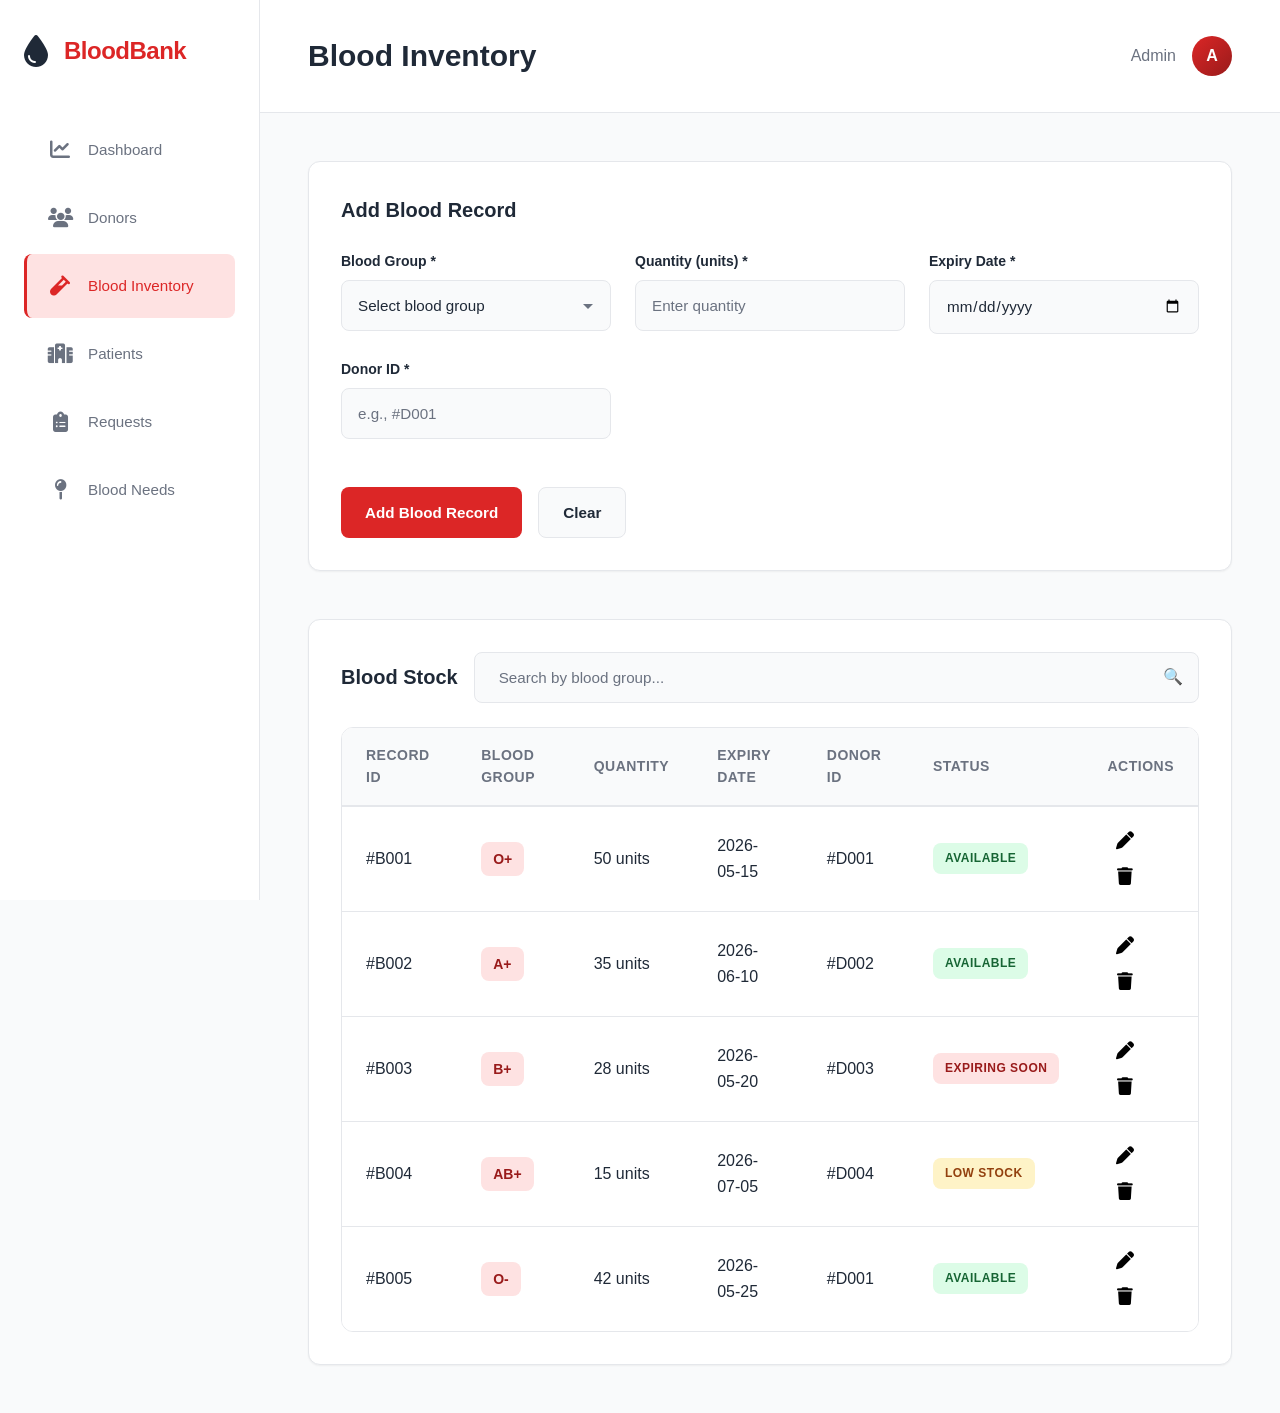
==== blood-inventory.html @ 57b19b27 "Add Blood Bank project files" ====
<!DOCTYPE html>
<html lang="en">
<head>
    <meta charset="UTF-8">
    <meta name="viewport" content="width=device-width, initial-scale=1.0">
    <title>Blood Inventory - Blood Bank</title>
    <link rel="stylesheet" href="https://cdnjs.cloudflare.com/ajax/libs/font-awesome/6.4.0/css/all.min.css">
    <link rel="stylesheet" href="css/style.css">
</head>
<body>
    <div class="container">
        <!-- Sidebar Navigation -->
        <aside class="sidebar">
            <div class="logo">
                <div class="logo-icon"><i class="fas fa-droplet"></i></div>
                <h1>BloodBank</h1>
            </div>
            <nav class="nav-menu">
                <a href="index.html" class="nav-item">
                    <span class="nav-icon"><i class="fas fa-chart-line"></i></span>
                    <span class="nav-text">Dashboard</span>
                </a>
                <a href="donors.html" class="nav-item">
                    <span class="nav-icon"><i class="fas fa-users"></i></span>
                    <span class="nav-text">Donors</span>
                </a>
                <a href="blood-inventory.html" class="nav-item active">
                    <span class="nav-icon"><i class="fas fa-vial"></i></span>
                    <span class="nav-text">Blood Inventory</span>
                </a>
                <a href="patients.html" class="nav-item">
                    <span class="nav-icon"><i class="fas fa-hospital"></i></span>
                    <span class="nav-text">Patients</span>
                </a>
                <a href="requests.html" class="nav-item">
                    <span class="nav-icon"><i class="fas fa-clipboard-list"></i></span>
                    <span class="nav-text">Requests</span>
                </a>
                <a href="blood-needs.html" class="nav-item">
                    <span class="nav-icon"><i class="fas fa-map-pin"></i></span>
                    <span class="nav-text">Blood Needs</span>
                </a>
            </nav>
        </aside>

        <!-- Main Content -->
        <main class="main-content">
            <!-- Header -->
            <header class="header">
                <h2>Blood Inventory</h2>
                <div class="user-section">
                    <span class="user-name">Admin</span>
                    <div class="user-avatar">A</div>
                </div>
            </header>

            <!-- Blood Inventory Content -->
            <section class="page-section">
                <!-- Add Blood Record Form -->
                <div class="card">
                    <h3>Add Blood Record</h3>
                    <form class="form" id="bloodForm">
                        <div class="form-grid">
                            <div class="form-group">
                                <label for="bloodGroup">Blood Group *</label>
                                <select id="bloodGroup" name="bloodGroup" required>
                                    <option value="">Select blood group</option>
                                    <option value="O+">O+</option>
                                    <option value="O-">O-</option>
                                    <option value="A+">A+</option>
                                    <option value="A-">A-</option>
                                    <option value="B+">B+</option>
                                    <option value="B-">B-</option>
                                    <option value="AB+">AB+</option>
                                    <option value="AB-">AB-</option>
                                </select>
                            </div>
                            <div class="form-group">
                                <label for="quantity">Quantity (units) *</label>
                                <input type="number" id="quantity" name="quantity" placeholder="Enter quantity" min="1" required>
                            </div>
                            <div class="form-group">
                                <label for="expiryDate">Expiry Date *</label>
                                <input type="date" id="expiryDate" name="expiryDate" required>
                            </div>
                            <div class="form-group">
                                <label for="donorId">Donor ID *</label>
                                <input type="text" id="donorId" name="donorId" placeholder="e.g., #D001" required>
                            </div>
                        </div>
                        <div class="form-actions">
                            <button type="submit" class="btn btn-primary">Add Blood Record</button>
                            <button type="reset" class="btn btn-secondary">Clear</button>
                        </div>
                    </form>
                </div>

                <!-- Blood Stock Table -->
                <div class="card">
                    <div class="card-header">
                        <h3>Blood Stock</h3>
                        <div class="search-box">
                            <input type="text" id="bloodSearch" placeholder="Search by blood group..." class="search-input">
                            <span class="search-icon">🔍</span>
                        </div>
                    </div>
                    <div class="table-responsive">
                        <table class="table">
                            <thead>
                                <tr>
                                    <th>Record ID</th>
                                    <th>Blood Group</th>
                                    <th>Quantity</th>
                                    <th>Expiry Date</th>
                                    <th>Donor ID</th>
                                    <th>Status</th>
                                    <th>Actions</th>
                                </tr>
                            </thead>
                            <tbody id="bloodTableBody">
                                <tr>
                                    <td>#B001</td>
                                    <td><span class="blood-badge">O+</span></td>
                                    <td>50 units</td>
                                    <td>2026-05-15</td>
                                    <td>#D001</td>
                                    <td><span class="status-badge approved">Available</span></td>
                                    <td>
                                        <button class="btn-icon edit" title="Edit"><i class="fas fa-pen"></i></button>
                                        <button class="btn-icon delete" title="Delete" onclick="deleteRow(this)"><i class="fas fa-trash"></i></button>
                                    </td>
                                </tr>
                                <tr>
                                    <td>#B002</td>
                                    <td><span class="blood-badge">A+</span></td>
                                    <td>35 units</td>
                                    <td>2026-06-10</td>
                                    <td>#D002</td>
                                    <td><span class="status-badge approved">Available</span></td>
                                    <td>
                                        <button class="btn-icon edit" title="Edit"><i class="fas fa-pen"></i></button>
                                        <button class="btn-icon delete" title="Delete" onclick="deleteRow(this)"><i class="fas fa-trash"></i></button>
                                    </td>
                                </tr>
                                <tr>
                                    <td>#B003</td>
                                    <td><span class="blood-badge">B+</span></td>
                                    <td>28 units</td>
                                    <td>2026-05-20</td>
                                    <td>#D003</td>
                                    <td><span class="status-badge urgent">Expiring Soon</span></td>
                                    <td>
                                        <button class="btn-icon edit" title="Edit"><i class="fas fa-pen"></i></button>
                                        <button class="btn-icon delete" title="Delete" onclick="deleteRow(this)"><i class="fas fa-trash"></i></button>
                                    </td>
                                </tr>
                                <tr>
                                    <td>#B004</td>
                                    <td><span class="blood-badge">AB+</span></td>
                                    <td>15 units</td>
                                    <td>2026-07-05</td>
                                    <td>#D004</td>
                                    <td><span class="status-badge pending">Low Stock</span></td>
                                    <td>
                                        <button class="btn-icon edit" title="Edit"><i class="fas fa-pen"></i></button>
                                        <button class="btn-icon delete" title="Delete" onclick="deleteRow(this)"><i class="fas fa-trash"></i></button>
                                    </td>
                                </tr>
                                <tr>
                                    <td>#B005</td>
                                    <td><span class="blood-badge">O-</span></td>
                                    <td>42 units</td>
                                    <td>2026-05-25</td>
                                    <td>#D001</td>
                                    <td><span class="status-badge approved">Available</span></td>
                                    <td>
                                        <button class="btn-icon edit" title="Edit"><i class="fas fa-pen"></i></button>
                                        <button class="btn-icon delete" title="Delete" onclick="deleteRow(this)"><i class="fas fa-trash"></i></button>
                                    </td>
                                </tr>
                            </tbody>
                        </table>
                    </div>
                </div>
            </section>
        </main>
    </div>

    <script src="js/main.js"></script>
</body>
</html>
---- css/style.css ----
/* ============================================================================
   BLOOD BANK MANAGEMENT SYSTEM - MODERN MINIMALISTIC DESIGN
   ============================================================================ */

/* ============================================================================
   1. VARIABLES & ROOT STYLES
   ============================================================================ */

:root {
    --color-primary: #dc2626;
    --color-primary-light: #fee2e2;
    --color-primary-dark: #991b1b;
    --color-secondary: #6b7280;
    --color-background: #f9fafb;
    --color-surface: #ffffff;
    --color-border: #e5e7eb;
    --color-text: #1f2937;
    --color-text-light: #6b7280;
    --color-success: #10b981;
    --color-warning: #f59e0b;
    --color-danger: #ef4444;
    --color-info: #3b82f6;
    
    --shadow-sm: 0 1px 2px 0 rgba(0, 0, 0, 0.05);
    --shadow-md: 0 4px 6px -1px rgba(0, 0, 0, 0.1);
    --shadow-lg: 0 10px 15px -3px rgba(0, 0, 0, 0.1);
    
    --spacing-xs: 0.25rem;
    --spacing-sm: 0.5rem;
    --spacing-md: 1rem;
    --spacing-lg: 1.5rem;
    --spacing-xl: 2rem;
    --spacing-2xl: 3rem;
    
    --radius-sm: 0.375rem;
    --radius-md: 0.5rem;
    --radius-lg: 0.75rem;
    
    --transition: all 0.3s ease;
}

/* ============================================================================
   2. GLOBAL STYLES
   ============================================================================ */

* {
    margin: 0;
    padding: 0;
    box-sizing: border-box;
}

html {
    scroll-behavior: smooth;
}

body {
    font-family: -apple-system, BlinkMacSystemFont, 'Segoe UI', 'Roboto', 'Oxygen',
        'Ubuntu', 'Cantarell', 'Fira Sans', 'Droid Sans', 'Helvetica Neue', sans-serif;
    background-color: var(--color-background);
    color: var(--color-text);
    line-height: 1.6;
    font-size: 16px;
    -webkit-font-smoothing: antialiased;
    -moz-osx-font-smoothing: grayscale;
}

/* ============================================================================
   3. LAYOUT STRUCTURE
   ============================================================================ */

.container {
    display: grid;
    grid-template-columns: 260px 1fr;
    min-height: 100vh;
}

.sidebar {
    background-color: var(--color-surface);
    border-right: 1px solid var(--color-border);
    padding: var(--spacing-xl) var(--spacing-lg);
    position: fixed;
    left: 0;
    top: 0;
    width: 260px;
    height: 100vh;
    overflow-y: auto;
    z-index: 1000;
}

.main-content {
    grid-column: 2;
    display: flex;
    flex-direction: column;
}

/* ============================================================================
   4. SIDEBAR & NAVIGATION
   ============================================================================ */

.logo {
    display: flex;
    align-items: center;
    gap: var(--spacing-md);
    margin-bottom: var(--spacing-2xl);
    cursor: pointer;
    transition: var(--transition);
}

.logo-icon {
    font-size: 2rem;
    line-height: 1;
}

.logo h1 {
    font-size: 1.5rem;
    font-weight: 700;
    color: var(--color-primary);
    letter-spacing: -0.5px;
}

.nav-menu {
    display: flex;
    flex-direction: column;
    gap: var(--spacing-xs);
}

.nav-item {
    display: flex;
    align-items: center;
    gap: var(--spacing-md);
    padding: var(--spacing-md) var(--spacing-lg);
    border-radius: var(--radius-md);
    color: var(--color-text-light);
    text-decoration: none;
    transition: var(--transition);
    font-size: 0.95rem;
    font-weight: 500;
}

.nav-item:hover {
    color: var(--color-primary);
    background-color: var(--color-primary-light);
}

.nav-item.active {
    color: var(--color-primary);
    background-color: var(--color-primary-light);
    border-left: 3px solid var(--color-primary);
    padding-left: calc(var(--spacing-lg) - 3px);
}

.nav-icon {
    font-size: 1.25rem;
    width: 1.5rem;
    text-align: center;
}

.nav-text {
    flex: 1;
}

/* ============================================================================
   5. HEADER SECTION
   ============================================================================ */

.header {
    display: flex;
    justify-content: space-between;
    align-items: center;
    padding: var(--spacing-xl) var(--spacing-2xl);
    background-color: var(--color-surface);
    border-bottom: 1px solid var(--color-border);
    position: sticky;
    top: 0;
    z-index: 100;
}

.header h2 {
    font-size: 1.875rem;
    font-weight: 700;
    color: var(--color-text);
}

.user-section {
    display: flex;
    align-items: center;
    gap: var(--spacing-md);
}

.user-name {
    color: var(--color-text-light);
    font-weight: 500;
}

.user-avatar {
    width: 40px;
    height: 40px;
    border-radius: 50%;
    background: linear-gradient(135deg, var(--color-primary), var(--color-primary-dark));
    color: white;
    display: flex;
    align-items: center;
    justify-content: center;
    font-weight: 700;
    cursor: pointer;
    transition: var(--transition);
}

.user-avatar:hover {
    transform: scale(1.05);
    box-shadow: var(--shadow-md);
}

/* ============================================================================
   6. PAGE SECTIONS & CARDS
   ============================================================================ */

.page-section {
    padding: var(--spacing-2xl);
    display: flex;
    flex-direction: column;
    gap: var(--spacing-2xl);
    flex: 1;
}

.dashboard {
    padding: var(--spacing-2xl);
    display: flex;
    flex-direction: column;
    gap: var(--spacing-2xl);
    flex: 1;
}

.card {
    background-color: var(--color-surface);
    border: 1px solid var(--color-border);
    border-radius: var(--radius-lg);
    padding: var(--spacing-xl);
    box-shadow: var(--shadow-sm);
    transition: var(--transition);
}

.card:hover {
    box-shadow: var(--shadow-md);
}

.card h3 {
    font-size: 1.25rem;
    margin-bottom: var(--spacing-lg);
    color: var(--color-text);
}

.card-header {
    display: flex;
    justify-content: space-between;
    align-items: center;
    margin-bottom: var(--spacing-lg);
    flex-wrap: wrap;
    gap: var(--spacing-md);
}

.card-header h3 {
    margin: 0;
}

/* ============================================================================
   7. DASHBOARD STATS
   ============================================================================ */

.stats-grid {
    display: grid;
    grid-template-columns: repeat(auto-fit, minmax(250px, 1fr));
    gap: var(--spacing-lg);
    margin-bottom: var(--spacing-2xl);
}

.stat-card {
    background-color: var(--color-surface);
    border: 1px solid var(--color-border);
    border-radius: var(--radius-lg);
    padding: var(--spacing-lg);
    display: flex;
    gap: var(--spacing-lg);
    align-items: flex-start;
    box-shadow: var(--shadow-sm);
    transition: var(--transition);
}

.stat-card:hover {
    box-shadow: var(--shadow-md);
    transform: translateY(-2px);
}

.stat-icon {
    width: 60px;
    height: 60px;
    border-radius: var(--radius-lg);
    display: flex;
    align-items: center;
    justify-content: center;
    font-size: 1.75rem;
    flex-shrink: 0;
}

.stat-content {
    flex: 1;
}

.stat-content h4 {
    font-size: 0.875rem;
    color: var(--color-text-light);
    text-transform: uppercase;
    letter-spacing: 0.5px;
    margin-bottom: var(--spacing-sm);
    font-weight: 600;
}

.stat-number {
    font-size: 2rem;
    font-weight: 700;
    color: var(--color-text);
    margin-bottom: var(--spacing-xs);
}

.stat-change {
    font-size: 0.875rem;
    color: var(--color-success);
}

/* ============================================================================
   8. DASHBOARD GRID & BLOOD STOCK
   ============================================================================ */

.dashboard-grid {
    display: grid;
    grid-template-columns: repeat(auto-fit, minmax(300px, 1fr));
    gap: var(--spacing-2xl);
}

.blood-stock-list {
    display: flex;
    flex-direction: column;
    gap: var(--spacing-lg);
}

.blood-item {
    display: grid;
    grid-template-columns: 60px 1fr 100px;
    align-items: center;
    gap: var(--spacing-md);
}

.blood-group {
    font-weight: 700;
    color: var(--color-primary);
    font-size: 1.25rem;
    text-align: center;
}

.blood-bar {
    height: 8px;
    background-color: var(--color-border);
    border-radius: 10px;
    overflow: hidden;
}

.blood-fill {
    height: 100%;
    background: linear-gradient(90deg, var(--color-primary), var(--color-primary-dark));
    border-radius: 10px;
    transition: var(--transition);
}

.blood-qty {
    font-size: 0.875rem;
    color: var(--color-text-light);
    text-align: right;
}

/* ============================================================================
   9. RECENT ITEMS LIST
   ============================================================================ */

.recent-list {
    display: flex;
    flex-direction: column;
    gap: var(--spacing-md);
}

.recent-item {
    display: flex;
    justify-content: space-between;
    align-items: center;
    padding: var(--spacing-md);
    background-color: var(--color-background);
    border-radius: var(--radius-md);
    transition: var(--transition);
}

.recent-item:hover {
    background-color: #f3f4f6;
}

.recent-info {
    flex: 1;
}

.recent-title {
    font-size: 0.95rem;
    font-weight: 600;
    color: var(--color-text);
    margin-bottom: var(--spacing-xs);
}

.recent-meta {
    font-size: 0.875rem;
    color: var(--color-text-light);
}

/* ============================================================================
   10. STATUS BADGES
   ============================================================================ */

.status-badge {
    display: inline-block;
    padding: 0.375rem 0.75rem;
    border-radius: var(--radius-md);
    font-size: 0.75rem;
    font-weight: 600;
    text-transform: uppercase;
    letter-spacing: 0.5px;
    white-space: nowrap;
}

.status-badge.urgent {
    background-color: #fee2e2;
    color: #991b1b;
}

.status-badge.pending {
    background-color: #fef3c7;
    color: #92400e;
}

.status-badge.approved {
    background-color: #dcfce7;
    color: #166534;
}

.status-badge.completed {
    background-color: #cffafe;
    color: #164e63;
}

.blood-badge {
    display: inline-block;
    padding: 0.375rem 0.75rem;
    border-radius: var(--radius-md);
    background-color: var(--color-primary-light);
    color: var(--color-primary-dark);
    font-weight: 700;
    font-size: 0.875rem;
}

/* ============================================================================
   11. FORMS & INPUTS
   ============================================================================ */

.form {
    display: flex;
    flex-direction: column;
}

.form-grid {
    display: grid;
    grid-template-columns: repeat(auto-fit, minmax(250px, 1fr));
    gap: var(--spacing-lg);
    margin-bottom: var(--spacing-lg);
}

.form-group {
    display: flex;
    flex-direction: column;
}

.form-group.form-full {
    grid-column: 1 / -1;
}

.form-group label {
    font-size: 0.875rem;
    font-weight: 600;
    color: var(--color-text);
    margin-bottom: var(--spacing-sm);
    display: block;
}

.form-group input,
.form-group select,
.form-group textarea {
    padding: var(--spacing-md);
    border: 1px solid var(--color-border);
    border-radius: var(--radius-md);
    font-size: 0.95rem;
    font-family: inherit;
    background-color: var(--color-background);
    color: var(--color-text);
    transition: var(--transition);
}

.form-group input:focus,
.form-group select:focus,
.form-group textarea:focus {
    outline: none;
    border-color: var(--color-primary);
    background-color: var(--color-surface);
    box-shadow: 0 0 0 3px var(--color-primary-light);
}

.form-group input::placeholder {
    color: var(--color-text-light);
}

.form-group select {
    cursor: pointer;
    appearance: none;
    background-image: url("data:image/svg+xml,%3Csvg xmlns='http://www.w3.org/2000/svg' width='12' height='12' viewBox='0 0 12 12'%3E%3Cpath fill='%236b7280' d='M6 9L1 4h10z'/%3E%3C/svg%3E");
    background-repeat: no-repeat;
    background-position: right var(--spacing-md) center;
    padding-right: 2.5rem;
}

.form-actions {
    display: flex;
    gap: var(--spacing-md);
    margin-top: var(--spacing-lg);
}

/* ============================================================================
   12. BUTTONS
   ============================================================================ */

.btn {
    padding: var(--spacing-md) var(--spacing-lg);
    border: none;
    border-radius: var(--radius-md);
    font-size: 0.95rem;
    font-weight: 600;
    cursor: pointer;
    transition: var(--transition);
    display: inline-flex;
    align-items: center;
    justify-content: center;
    gap: var(--spacing-sm);
    min-height: 44px;
    white-space: nowrap;
}

.btn-primary {
    background-color: var(--color-primary);
    color: white;
}

.btn-primary:hover {
    background-color: var(--color-primary-dark);
    box-shadow: var(--shadow-md);
    transform: translateY(-1px);
}

.btn-primary:active {
    transform: translateY(0);
}

.btn-secondary {
    background-color: var(--color-background);
    color: var(--color-text);
    border: 1px solid var(--color-border);
}

.btn-secondary:hover {
    background-color: #f3f4f6;
    border-color: var(--color-text-light);
}

.btn-icon {
    width: 36px;
    height: 36px;
    padding: 0;
    border: none;
    border-radius: var(--radius-md);
    background-color: transparent;
    font-size: 1.125rem;
    cursor: pointer;
    transition: var(--transition);
    display: flex;
    align-items: center;
    justify-content: center;
}

.btn-icon.edit:hover {
    background-color: #dbeafe;
}

.btn-icon.delete:hover {
    background-color: var(--color-primary-light);
}

/* ============================================================================
   13. SEARCH BOX
   ============================================================================ */

.search-box {
    position: relative;
    flex: 1;
    min-width: 200px;
}

.search-input {
    width: 100%;
    padding: var(--spacing-md) var(--spacing-md) var(--spacing-md) var(--spacing-lg);
    border: 1px solid var(--color-border);
    border-radius: var(--radius-md);
    font-size: 0.95rem;
    background-color: var(--color-background);
    color: var(--color-text);
    transition: var(--transition);
}

.search-input:focus {
    outline: none;
    border-color: var(--color-primary);
    background-color: var(--color-surface);
    box-shadow: 0 0 0 3px var(--color-primary-light);
}

.search-input::placeholder {
    color: var(--color-text-light);
}

.search-icon {
    position: absolute;
    right: var(--spacing-md);
    top: 50%;
    transform: translateY(-50%);
    color: var(--color-text-light);
    pointer-events: none;
}

/* ============================================================================
   14. TABLES
   ============================================================================ */

.table-responsive {
    overflow-x: auto;
    margin-top: var(--spacing-lg);
    border-radius: var(--radius-lg);
    border: 1px solid var(--color-border);
}

.table {
    width: 100%;
    border-collapse: collapse;
    background-color: var(--color-surface);
}

.table thead {
    background-color: var(--color-background);
    border-bottom: 2px solid var(--color-border);
}

.table th {
    padding: var(--spacing-md) var(--spacing-lg);
    text-align: left;
    font-weight: 600;
    font-size: 0.875rem;
    text-transform: uppercase;
    letter-spacing: 0.5px;
    color: var(--color-text-light);
}

.table td {
    padding: var(--spacing-md) var(--spacing-lg);
    border-bottom: 1px solid var(--color-border);
    color: var(--color-text);
}

.table tbody tr {
    transition: var(--transition);
}

.table tbody tr:hover {
    background-color: var(--color-background);
}

.table tbody tr:last-child td {
    border-bottom: none;
}

/* ============================================================================
   15. SECTION TITLE
   ============================================================================ */

.section-title {
    font-size: 1.5rem;
    font-weight: 700;
    color: var(--color-text);
    margin-bottom: var(--spacing-lg);
}

/* ============================================================================
   16. RESPONSIVE DESIGN
   ============================================================================ */

@media (max-width: 768px) {
    .container {
        grid-template-columns: 1fr;
    }

    .sidebar {
        position: fixed;
        left: 0;
        bottom: auto;
        width: 100%;
        height: auto;
        border-right: none;
        border-bottom: 1px solid var(--color-border);
        padding: var(--spacing-md) var(--spacing-lg);
        z-index: 1000;
    }

    .logo {
        margin-bottom: var(--spacing-md);
    }

    .logo h1 {
        display: none;
    }

    .nav-menu {
        flex-direction: row;
        gap: var(--spacing-md);
        overflow-x: auto;
    }

    .nav-item {
        flex-shrink: 0;
        padding: var(--spacing-sm) var(--spacing-md);
    }

    .nav-text {
        display: none;
    }

    .main-content {
        grid-column: 1;
        margin-top: 80px;
    }

    .header {
        flex-direction: column;
        gap: var(--spacing-lg);
        text-align: center;
    }

    .header h2 {
        font-size: 1.5rem;
    }

    .user-section {
        justify-content: center;
        width: 100%;
    }

    .page-section,
    .dashboard {
        padding: var(--spacing-lg);
    }

    .stats-grid {
        grid-template-columns: 1fr;
    }

    .dashboard-grid {
        grid-template-columns: 1fr;
    }

    .form-grid {
        grid-template-columns: 1fr;
    }

    .card-header {
        flex-direction: column;
        align-items: stretch;
    }

    .search-box {
        width: 100%;
    }

    .table-responsive {
        overflow-x: auto;
        -webkit-overflow-scrolling: touch;
    }

    .form-actions {
        flex-direction: column;
    }

    .btn {
        width: 100%;
    }
}

@media (max-width: 480px) {
    .header h2 {
        font-size: 1.25rem;
    }

    .stat-card {
        flex-direction: column;
        text-align: center;
    }

    .stat-icon {
        width: 50px;
        height: 50px;
        font-size: 1.5rem;
    }

    .stat-number {
        font-size: 1.5rem;
    }

    .blood-item {
        grid-template-columns: 50px 1fr;
    }

    .blood-qty {
        grid-column: 2;
        margin-top: var(--spacing-sm);
        text-align: left;
    }

    .table {
        font-size: 0.875rem;
    }

    .table th,
    .table td {
        padding: var(--spacing-sm);
    }

    .btn-icon {
        width: 32px;
        height: 32px;
        font-size: 1rem;
    }
}

/* ============================================================================
   17. UTILITIES & ANIMATIONS
   ============================================================================ */

.text-muted {
    color: var(--color-text-light);
}

.text-center {
    text-align: center;
}

.mt-1 { margin-top: var(--spacing-md); }
.mt-2 { margin-top: var(--spacing-lg); }
.mb-1 { margin-bottom: var(--spacing-md); }
.mb-2 { margin-bottom: var(--spacing-lg); }

@keyframes slideIn {
    from {
        opacity: 0;
        transform: translateY(10px);
    }
    to {
        opacity: 1;
        transform: translateY(0);
    }
}

.card {
    animation: slideIn 0.3s ease;
}

/* ============================================================================
   18. SCROLLBAR STYLING
   ============================================================================ */

::-webkit-scrollbar {
    width: 8px;
    height: 8px;
}

::-webkit-scrollbar-track {
    background: var(--color-background);
}

::-webkit-scrollbar-thumb {
    background: var(--color-border);
    border-radius: 10px;
}

/* ============================================================================
   18. SCROLLBAR STYLING
   ============================================================================ */

::-webkit-scrollbar {
    width: 8px;
    height: 8px;
}

::-webkit-scrollbar-track {
    background: var(--color-background);
}

::-webkit-scrollbar-thumb {
    background: var(--color-border);
    border-radius: 10px;
}

::-webkit-scrollbar-thumb:hover {
    background: var(--color-text-light);
}

/* ============================================================================
   19. BLOOD NEEDS FEED STYLES
   ============================================================================ */

.blood-needs-list {
    display: flex;
    flex-direction: column;
    gap: var(--spacing-2xl);
}

.blood-need-card {
    border: 2px solid var(--color-border);
    border-radius: var(--radius-lg);
    padding: var(--spacing-xl);
    background: linear-gradient(135deg, #fafafa 0%, #ffffff 100%);
    transition: var(--transition);
}

.blood-need-card:hover {
    border-color: var(--color-primary);
    box-shadow: 0 0 0 3px var(--color-primary-light);
}

.need-header {
    display: flex;
    justify-content: space-between;
    align-items: flex-start;
    margin-bottom: var(--spacing-lg);
    gap: var(--spacing-lg);
}

.need-title-section {
    flex: 1;
}

.need-title-section h4 {
    font-size: 1.25rem;
    font-weight: 700;
    color: var(--color-text);
    margin-bottom: var(--spacing-sm);
}

.blood-group-large {
    font-size: 2.5rem;
    font-weight: 900;
    color: var(--color-primary);
    background: var(--color-primary-light);
    width: 100px;
    height: 100px;
    display: flex;
    align-items: center;
    justify-content: center;
    border-radius: var(--radius-lg);
    border: 3px solid var(--color-primary);
    flex-shrink: 0;
}

.urgency-badge {
    display: inline-flex;
    align-items: center;
    gap: var(--spacing-sm);
    padding: 0.5rem 1rem;
    border-radius: var(--radius-md);
    font-size: 0.875rem;
    font-weight: 600;
    white-space: nowrap;
}

.urgency-badge.critical {
    background-color: #fee2e2;
    color: #991b1b;
}

.urgency-badge.urgent {
    background-color: #fef3c7;
    color: #92400e;
}

.urgency-badge.normal {
    background-color: #dbeafe;
    color: #1e40af;
}

.need-info-grid {
    display: grid;
    grid-template-columns: repeat(auto-fit, minmax(200px, 1fr));
    gap: var(--spacing-lg);
    margin-bottom: var(--spacing-lg);
    padding: var(--spacing-lg);
    background-color: var(--color-background);
    border-radius: var(--radius-md);
}

.need-info-item {
    display: flex;
    gap: var(--spacing-md);
}

.need-info-item i {
    font-size: 1.25rem;
    color: var(--color-primary);
    flex-shrink: 0;
    width: 24px;
    text-align: center;
}

.info-label {
    font-size: 0.75rem;
    color: var(--color-text-light);
    text-transform: uppercase;
    letter-spacing: 0.5px;
    margin-bottom: var(--spacing-xs);
}

.info-value {
    font-size: 0.95rem;
    font-weight: 600;
    color: var(--color-text);
}

.need-description {
    padding: var(--spacing-md) var(--spacing-lg);
    background-color: #fffbf0;
    border-left: 4px solid var(--color-primary);
    border-radius: var(--radius-sm);
    margin-bottom: var(--spacing-lg);
}

.need-description p {
    color: var(--color-text);
    line-height: 1.6;
}

.need-actions {
    display: flex;
    gap: var(--spacing-md);
    flex-wrap: wrap;
}

.btn-respond {
    flex: 1;
    min-width: 150px;
}

.btn-share,
.btn-details {
    flex: 0 1 auto;
}

.fulfilled-list {
    display: flex;
    flex-direction: column;
    gap: var(--spacing-lg);
}

.fulfilled-item {
    padding: var(--spacing-lg);
    background-color: #f0fdf4;
    border-left: 4px solid var(--color-success);
    border-radius: var(--radius-md);
    transition: var(--transition);
}

.fulfilled-item:hover {
    box-shadow: var(--shadow-md);
}

.fulfilled-header {
    display: flex;
    justify-content: space-between;
    align-items: center;
    margin-bottom: var(--spacing-sm);
}

.fulfilled-header h4 {
    font-size: 1rem;
    font-weight: 600;
    color: var(--color-text);
}

.completed-badge {
    display: inline-flex;
    align-items: center;
    gap: var(--spacing-sm);
    padding: 0.375rem 0.75rem;
    background-color: #dcfce7;
    color: #166534;
    border-radius: var(--radius-md);
    font-size: 0.75rem;
    font-weight: 600;
}

.fulfilled-meta {
    font-size: 0.875rem;
    color: var(--color-text-light);
    display: flex;
    align-items: center;
    gap: var(--spacing-md);
    flex-wrap: wrap;
}

.fulfilled-meta i {
    color: var(--color-success);
}

/* ============================================================================
   20. ICON STYLING
   ============================================================================ */

.stat-icon {
    display: flex;
    align-items: center;
    justify-content: center;
    font-size: 2rem;
}

.stat-icon i {
    color: var(--color-primary);
}

.nav-icon i {
    font-size: 1.25rem;
}

.search-icon {
    color: var(--color-text-light);
}

.search-icon i {
    font-size: 1rem;
}

/* ============================================================================
   21. RESPONSIVE - BLOOD NEEDS
   ============================================================================ */

@media (max-width: 768px) {
    .blood-need-card {
        padding: var(--spacing-lg);
    }

    .need-header {
        flex-direction: column;
        align-items: flex-start;
    }

    .blood-group-large {
        width: 80px;
        height: 80px;
        font-size: 1.875rem;
        align-self: flex-start;
    }

    .need-info-grid {
        grid-template-columns: 1fr;
        gap: var(--spacing-md);
    }

    .need-actions {
        flex-direction: column;
    }

    .btn-respond,
    .btn-share,
    .btn-details {
        width: 100%;
    }

    .fulfilled-header {
        flex-direction: column;
        align-items: flex-start;
        gap: var(--spacing-sm);
    }

    .fulfilled-meta {
        flex-direction: column;
        align-items: flex-start;
    }
}
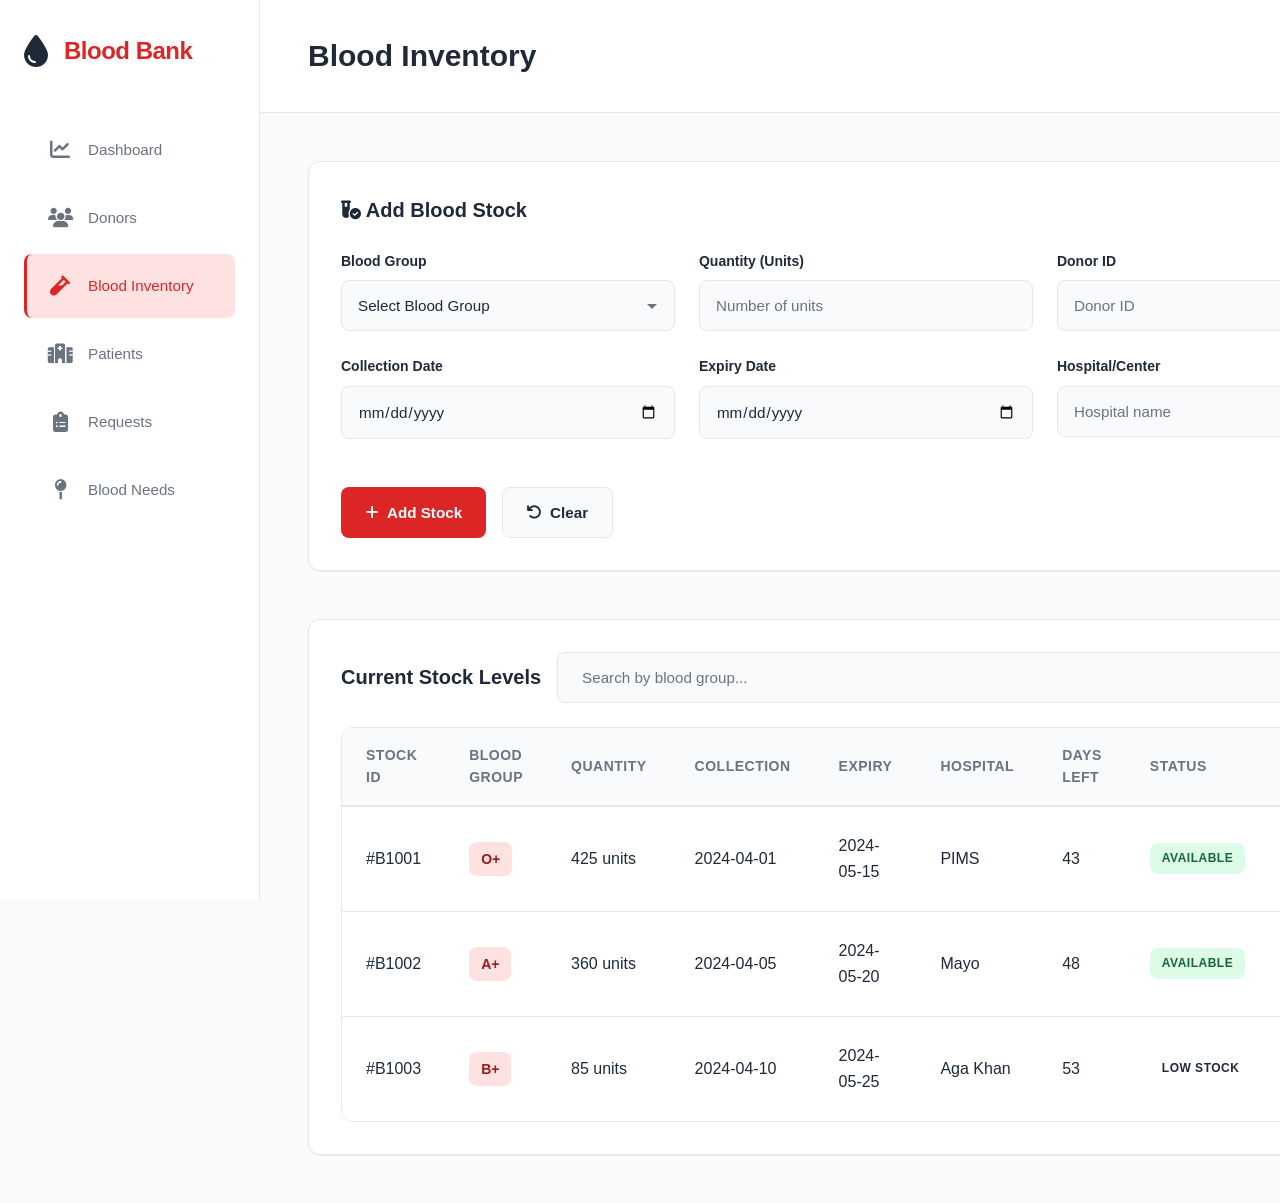
==== commit ffbba2fa: "Blood Bank System" ====
--- a/blood-inventory.html
+++ b/blood-inventory.html
@@ -6,178 +6,75 @@
     <title>Blood Inventory - Blood Bank</title>
     <link rel="stylesheet" href="https://cdnjs.cloudflare.com/ajax/libs/font-awesome/6.4.0/css/all.min.css">
     <link rel="stylesheet" href="css/style.css">
+    <link rel="shortcut icon" href="logo.png" type="image/png">
 </head>
 <body>
     <div class="container">
-        <!-- Sidebar Navigation -->
+        <div class="mobile-overlay"></div>
         <aside class="sidebar">
-            <div class="logo">
-                <div class="logo-icon"><i class="fas fa-droplet"></i></div>
-                <h1>BloodBank</h1>
-            </div>
+            <div class="logo"><div class="logo-icon"><img src="logo.png" alt="Logo" style="width: 32px; height: 32px; object-fit: contain; display: none;"><i class="fas fa-droplet"></i></div><h1>Blood Bank</h1></div>
             <nav class="nav-menu">
-                <a href="index.html" class="nav-item">
-                    <span class="nav-icon"><i class="fas fa-chart-line"></i></span>
-                    <span class="nav-text">Dashboard</span>
-                </a>
-                <a href="donors.html" class="nav-item">
-                    <span class="nav-icon"><i class="fas fa-users"></i></span>
-                    <span class="nav-text">Donors</span>
-                </a>
-                <a href="blood-inventory.html" class="nav-item active">
-                    <span class="nav-icon"><i class="fas fa-vial"></i></span>
-                    <span class="nav-text">Blood Inventory</span>
-                </a>
-                <a href="patients.html" class="nav-item">
-                    <span class="nav-icon"><i class="fas fa-hospital"></i></span>
-                    <span class="nav-text">Patients</span>
-                </a>
-                <a href="requests.html" class="nav-item">
-                    <span class="nav-icon"><i class="fas fa-clipboard-list"></i></span>
-                    <span class="nav-text">Requests</span>
-                </a>
-                <a href="blood-needs.html" class="nav-item">
-                    <span class="nav-icon"><i class="fas fa-map-pin"></i></span>
-                    <span class="nav-text">Blood Needs</span>
-                </a>
+                <a href="index.html" class="nav-item"><span class="nav-icon"><i class="fas fa-chart-line"></i></span><span class="nav-text">Dashboard</span></a>
+                <a href="donors.html" class="nav-item"><span class="nav-icon"><i class="fas fa-users"></i></span><span class="nav-text">Donors</span></a>
+                <a href="blood-inventory.html" class="nav-item active"><span class="nav-icon"><i class="fas fa-vial"></i></span><span class="nav-text">Blood Inventory</span></a>
+                <a href="patients.html" class="nav-item"><span class="nav-icon"><i class="fas fa-hospital"></i></span><span class="nav-text">Patients</span></a>
+                <a href="requests.html" class="nav-item"><span class="nav-icon"><i class="fas fa-clipboard-list"></i></span><span class="nav-text">Requests</span></a>
+                <a href="blood-needs.html" class="nav-item"><span class="nav-icon"><i class="fas fa-map-pin"></i></span><span class="nav-text">Blood Needs</span></a>
             </nav>
         </aside>
-
-        <!-- Main Content -->
         <main class="main-content">
-            <!-- Header -->
             <header class="header">
+                <button class="hamburger-menu" aria-label="Toggle menu"><span></span><span></span><span></span></button>
                 <h2>Blood Inventory</h2>
-                <div class="user-section">
-                    <span class="user-name">Admin</span>
-                    <div class="user-avatar">A</div>
-                </div>
+                <div class="user-section"><span class="user-name">Admin</span><div class="user-avatar">A</div></div>
             </header>
-
-            <!-- Blood Inventory Content -->
             <section class="page-section">
-                <!-- Add Blood Record Form -->
                 <div class="card">
-                    <h3>Add Blood Record</h3>
+                    <div class="card-header"><h3><i class="fas fa-vial-circle-check"></i> Add Blood Stock</h3></div>
                     <form class="form" id="bloodForm">
                         <div class="form-grid">
                             <div class="form-group">
-                                <label for="bloodGroup">Blood Group *</label>
-                                <select id="bloodGroup" name="bloodGroup" required>
-                                    <option value="">Select blood group</option>
-                                    <option value="O+">O+</option>
-                                    <option value="O-">O-</option>
-                                    <option value="A+">A+</option>
-                                    <option value="A-">A-</option>
-                                    <option value="B+">B+</option>
-                                    <option value="B-">B-</option>
-                                    <option value="AB+">AB+</option>
-                                    <option value="AB-">AB-</option>
-                                </select>
+                                <label for="bloodGroup">Blood Group</label>
+                                <select id="bloodGroup" required><option value="">Select Blood Group</option><option value="O+">O+</option><option value="O-">O-</option><option value="A+">A+</option><option value="A-">A-</option><option value="B+">B+</option><option value="B-">B-</option><option value="AB+">AB+</option><option value="AB-">AB-</option></select>
                             </div>
                             <div class="form-group">
-                                <label for="quantity">Quantity (units) *</label>
-                                <input type="number" id="quantity" name="quantity" placeholder="Enter quantity" min="1" required>
+                                <label for="quantity">Quantity (Units)</label>
+                                <input type="number" id="quantity" placeholder="Number of units" min="1" required>
                             </div>
                             <div class="form-group">
-                                <label for="expiryDate">Expiry Date *</label>
-                                <input type="date" id="expiryDate" name="expiryDate" required>
+                                <label for="donorId">Donor ID</label>
+                                <input type="text" id="donorId" placeholder="Donor ID" required>
                             </div>
                             <div class="form-group">
-                                <label for="donorId">Donor ID *</label>
-                                <input type="text" id="donorId" name="donorId" placeholder="e.g., #D001" required>
+                                <label for="collectionDate">Collection Date</label>
+                                <input type="date" id="collectionDate" required>
+                            </div>
+                            <div class="form-group">
+                                <label for="expiryDate">Expiry Date</label>
+                                <input type="date" id="expiryDate" required>
+                            </div>
+                            <div class="form-group">
+                                <label for="hospital">Hospital/Center</label>
+                                <input type="text" id="hospital" placeholder="Hospital name" required>
                             </div>
                         </div>
-                        <div class="form-actions">
-                            <button type="submit" class="btn btn-primary">Add Blood Record</button>
-                            <button type="reset" class="btn btn-secondary">Clear</button>
-                        </div>
+                        <div class="form-actions"><button type="submit" class="btn btn-primary"><i class="fas fa-plus"></i> Add Stock</button><button type="reset" class="btn btn-secondary"><i class="fas fa-undo"></i> Clear</button></div>
                     </form>
                 </div>
-
-                <!-- Blood Stock Table -->
                 <div class="card">
                     <div class="card-header">
-                        <h3>Blood Stock</h3>
-                        <div class="search-box">
-                            <input type="text" id="bloodSearch" placeholder="Search by blood group..." class="search-input">
-                            <span class="search-icon">🔍</span>
-                        </div>
+                        <h3>Current Stock Levels</h3>
+                        <div class="search-box"><input type="text" class="search-input" id="bloodSearch" placeholder="Search by blood group..."><i class="fas fa-search search-icon"></i></div>
                     </div>
                     <div class="table-responsive">
                         <table class="table">
                             <thead>
-                                <tr>
-                                    <th>Record ID</th>
-                                    <th>Blood Group</th>
-                                    <th>Quantity</th>
-                                    <th>Expiry Date</th>
-                                    <th>Donor ID</th>
-                                    <th>Status</th>
-                                    <th>Actions</th>
-                                </tr>
+                                <tr><th>Stock ID</th><th>Blood Group</th><th>Quantity</th><th>Collection</th><th>Expiry</th><th>Hospital</th><th>Days Left</th><th>Status</th><th>Actions</th></tr>
                             </thead>
                             <tbody id="bloodTableBody">
-                                <tr>
-                                    <td>#B001</td>
-                                    <td><span class="blood-badge">O+</span></td>
-                                    <td>50 units</td>
-                                    <td>2026-05-15</td>
-                                    <td>#D001</td>
-                                    <td><span class="status-badge approved">Available</span></td>
-                                    <td>
-                                        <button class="btn-icon edit" title="Edit"><i class="fas fa-pen"></i></button>
-                                        <button class="btn-icon delete" title="Delete" onclick="deleteRow(this)"><i class="fas fa-trash"></i></button>
-                                    </td>
-                                </tr>
-                                <tr>
-                                    <td>#B002</td>
-                                    <td><span class="blood-badge">A+</span></td>
-                                    <td>35 units</td>
-                                    <td>2026-06-10</td>
-                                    <td>#D002</td>
-                                    <td><span class="status-badge approved">Available</span></td>
-                                    <td>
-                                        <button class="btn-icon edit" title="Edit"><i class="fas fa-pen"></i></button>
-                                        <button class="btn-icon delete" title="Delete" onclick="deleteRow(this)"><i class="fas fa-trash"></i></button>
-                                    </td>
-                                </tr>
-                                <tr>
-                                    <td>#B003</td>
-                                    <td><span class="blood-badge">B+</span></td>
-                                    <td>28 units</td>
-                                    <td>2026-05-20</td>
-                                    <td>#D003</td>
-                                    <td><span class="status-badge urgent">Expiring Soon</span></td>
-                                    <td>
-                                        <button class="btn-icon edit" title="Edit"><i class="fas fa-pen"></i></button>
-                                        <button class="btn-icon delete" title="Delete" onclick="deleteRow(this)"><i class="fas fa-trash"></i></button>
-                                    </td>
-                                </tr>
-                                <tr>
-                                    <td>#B004</td>
-                                    <td><span class="blood-badge">AB+</span></td>
-                                    <td>15 units</td>
-                                    <td>2026-07-05</td>
-                                    <td>#D004</td>
-                                    <td><span class="status-badge pending">Low Stock</span></td>
-                                    <td>
-                                        <button class="btn-icon edit" title="Edit"><i class="fas fa-pen"></i></button>
-                                        <button class="btn-icon delete" title="Delete" onclick="deleteRow(this)"><i class="fas fa-trash"></i></button>
-                                    </td>
-                                </tr>
-                                <tr>
-                                    <td>#B005</td>
-                                    <td><span class="blood-badge">O-</span></td>
-                                    <td>42 units</td>
-                                    <td>2026-05-25</td>
-                                    <td>#D001</td>
-                                    <td><span class="status-badge approved">Available</span></td>
-                                    <td>
-                                        <button class="btn-icon edit" title="Edit"><i class="fas fa-pen"></i></button>
-                                        <button class="btn-icon delete" title="Delete" onclick="deleteRow(this)"><i class="fas fa-trash"></i></button>
-                                    </td>
-                                </tr>
+                                <tr><td>#B1001</td><td><span class="blood-badge">O+</span></td><td>425 units</td><td>2024-04-01</td><td>2024-05-15</td><td>PIMS</td><td>43</td><td><span class="status-badge approved">Available</span></td><td><button class="btn-icon edit">✏️</button><button class="btn-icon delete" onclick="deleteRow(this)">🗑️</button></td></tr>
+                                <tr><td>#B1002</td><td><span class="blood-badge">A+</span></td><td>360 units</td><td>2024-04-05</td><td>2024-05-20</td><td>Mayo</td><td>48</td><td><span class="status-badge approved">Available</span></td><td><button class="btn-icon edit">✏️</button><button class="btn-icon delete" onclick="deleteRow(this)">🗑️</button></td></tr>
+                                <tr><td>#B1003</td><td><span class="blood-badge">B+</span></td><td>85 units</td><td>2024-04-10</td><td>2024-05-25</td><td>Aga Khan</td><td>53</td><td><span class="status-badge warning">Low Stock</span></td><td><button class="btn-icon edit">✏️</button><button class="btn-icon delete" onclick="deleteRow(this)">🗑️</button></td></tr>
                             </tbody>
                         </table>
                     </div>
@@ -185,7 +82,10 @@
             </section>
         </main>
     </div>
-
     <script src="js/main.js"></script>
+    <script>
+        function deleteRow(btn) { const row = btn.closest('tr'); row.style.opacity = '0'; setTimeout(() => row.remove(), 300); showToast('Stock record deleted', 'success'); }
+        document.addEventListener('DOMContentLoaded', () => { initializeMobileMenu(); initializeFormValidation(); initializeSearch(); });
+    </script>
 </body>
 </html>
--- a/css/style.css
+++ b/css/style.css
@@ -708,7 +708,60 @@
 }
 
 /* ============================================================================
-   16. RESPONSIVE DESIGN
+   16. MOBILE HAMBURGER MENU
+   ============================================================================ */
+
+.hamburger-menu {
+    display: none;
+    width: 44px;
+    height: 44px;
+    background: none;
+    border: none;
+    cursor: pointer;
+    flex-direction: column;
+    justify-content: center;
+    align-items: center;
+    gap: 5px;
+    z-index: 1001;
+}
+
+.hamburger-menu span {
+    width: 24px;
+    height: 2px;
+    background-color: var(--color-text);
+    border-radius: 1px;
+    transition: var(--transition);
+}
+
+.hamburger-menu.active span:nth-child(1) {
+    transform: rotate(45deg) translate(8px, 8px);
+}
+
+.hamburger-menu.active span:nth-child(2) {
+    opacity: 0;
+}
+
+.hamburger-menu.active span:nth-child(3) {
+    transform: rotate(-45deg) translate(7px, -7px);
+}
+
+.mobile-overlay {
+    display: none;
+    position: fixed;
+    top: 0;
+    left: 0;
+    right: 0;
+    bottom: 0;
+    background-color: rgba(0, 0, 0, 0.5);
+    z-index: 999;
+}
+
+.mobile-overlay.active {
+    display: block;
+}
+
+/* ============================================================================
+   17. RESPONSIVE DESIGN
    ============================================================================ */
 
 @media (max-width: 768px) {
@@ -716,59 +769,79 @@
         grid-template-columns: 1fr;
     }
 
+    .hamburger-menu {
+        display: flex;
+    }
+
     .sidebar {
         position: fixed;
         left: 0;
-        bottom: auto;
-        width: 100%;
-        height: auto;
-        border-right: none;
-        border-bottom: 1px solid var(--color-border);
+        top: 0;
+        width: 280px;
+        height: 100vh;
+        transform: translateX(-100%);
+        transition: var(--transition);
+        z-index: 1000;
+        overflow-y: auto;
+        padding: var(--spacing-xl) var(--spacing-lg);
+        border-right: 1px solid var(--color-border);
+    }
+
+    .sidebar.active {
+        transform: translateX(0);
+        box-shadow: 2px 0 10px rgba(0, 0, 0, 0.15);
+    }
+
+    .logo {
+        margin-bottom: var(--spacing-2xl);
+        display: flex;
+        align-items: center;
+        gap: var(--spacing-md);
+    }
+
+    .logo-icon {
+        font-size: 2rem;
+    }
+
+    .logo h1 {
+        font-size: 1.5rem;
+    }
+
+    .nav-menu {
+        flex-direction: column;
+        gap: var(--spacing-md);
+    }
+
+    .nav-item {
         padding: var(--spacing-md) var(--spacing-lg);
-        z-index: 1000;
-    }
-
-    .logo {
-        margin-bottom: var(--spacing-md);
-    }
-
-    .logo h1 {
-        display: none;
-    }
-
-    .nav-menu {
-        flex-direction: row;
-        gap: var(--spacing-md);
-        overflow-x: auto;
-    }
-
-    .nav-item {
-        flex-shrink: 0;
-        padding: var(--spacing-sm) var(--spacing-md);
+        font-size: 1rem;
     }
 
     .nav-text {
-        display: none;
+        display: inline;
     }
 
     .main-content {
         grid-column: 1;
-        margin-top: 80px;
+        margin-top: 0;
     }
 
     .header {
-        flex-direction: column;
-        gap: var(--spacing-lg);
-        text-align: center;
+        display: grid;
+        grid-template-columns: auto 1fr;
+        gap: var(--spacing-md);
+        align-items: center;
+        padding: var(--spacing-lg);
     }
 
     .header h2 {
         font-size: 1.5rem;
+        grid-column: 2;
     }
 
     .user-section {
-        justify-content: center;
-        width: 100%;
+        grid-column: 2;
+        justify-content: flex-start;
     }
 
     .page-section,
@@ -808,6 +881,17 @@
 
     .btn {
         width: 100%;
+    }
+
+    .need-header {
+        flex-direction: column;
+        align-items: flex-start;
+    }
+
+    .blood-group-large {
+        width: 80px;
+        height: 80px;
+        font-size: 2rem;
     }
 }
 
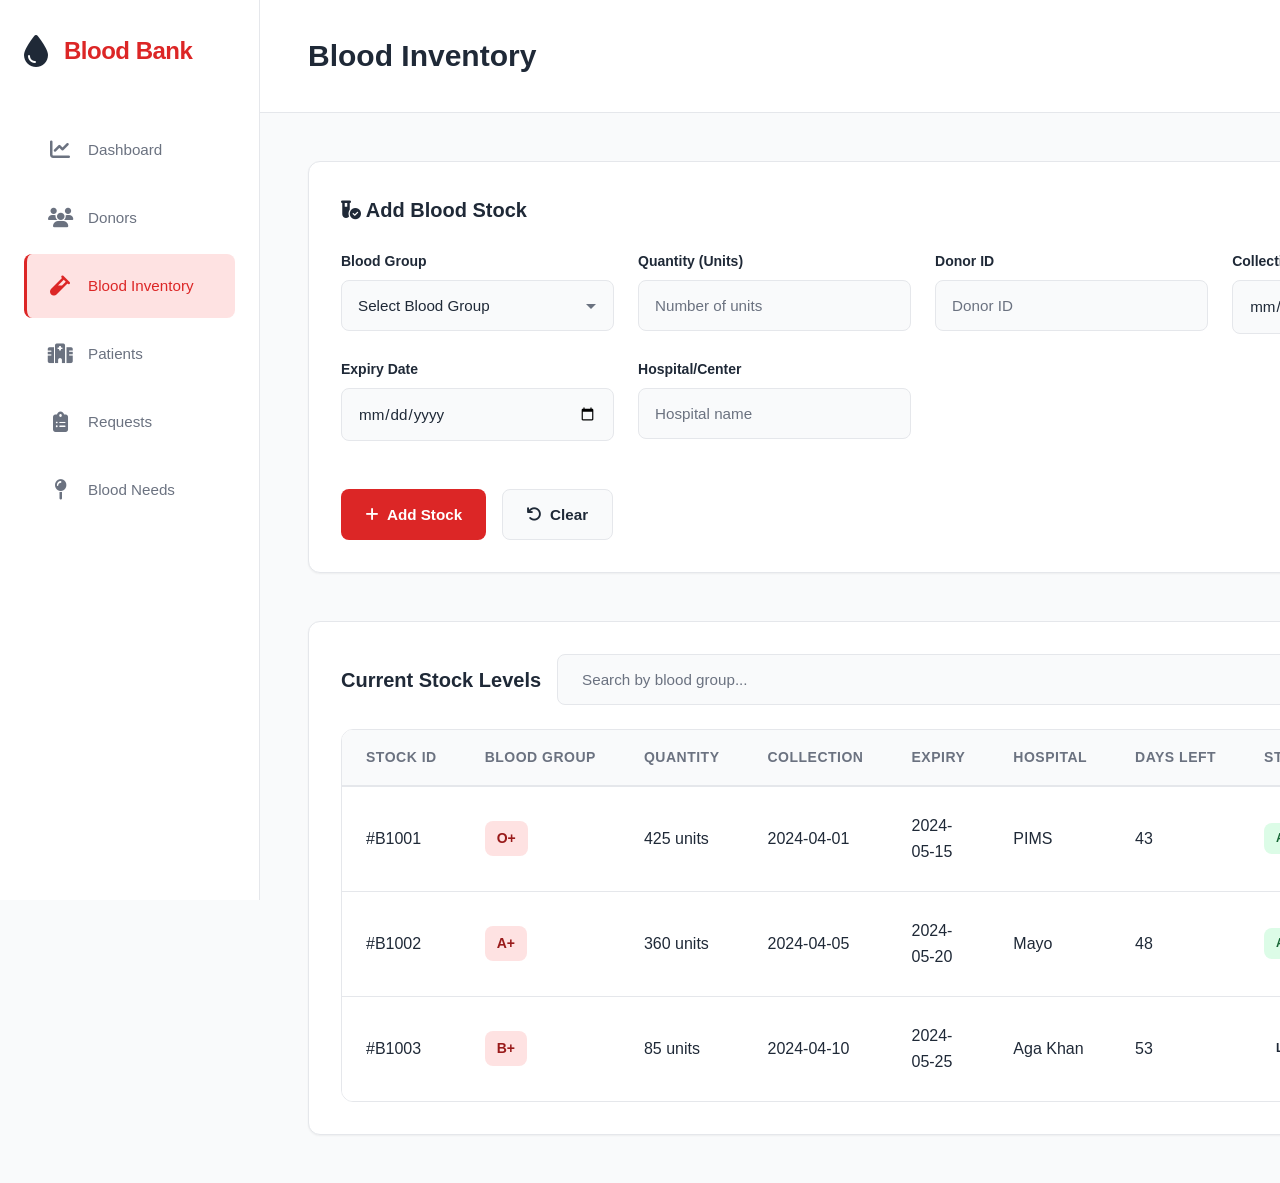
==== commit 04aa3aa2: "Blood Bank" ====
--- a/blood-inventory.html
+++ b/blood-inventory.html
@@ -82,10 +82,16 @@
             </section>
         </main>
     </div>
-    <script src="js/main.js"></script>
+    <script src="js/main.js" defer></script>
     <script>
         function deleteRow(btn) { const row = btn.closest('tr'); row.style.opacity = '0'; setTimeout(() => row.remove(), 300); showToast('Stock record deleted', 'success'); }
-        document.addEventListener('DOMContentLoaded', () => { initializeMobileMenu(); initializeFormValidation(); initializeSearch(); });
+        document.addEventListener('DOMContentLoaded', () => { 
+            if (typeof initializeFormValidation === 'function') {
+                initializeFormValidation(); 
+                initializeSearch(); 
+                initializeBloodForm();
+            }
+        });
     </script>
 </body>
 </html>
--- a/css/style.css
+++ b/css/style.css
@@ -661,11 +661,15 @@
     width: 100%;
     border-collapse: collapse;
     background-color: var(--color-surface);
+    table-layout: auto;
 }
 
 .table thead {
     background-color: var(--color-background);
     border-bottom: 2px solid var(--color-border);
+    position: sticky;
+    top: 0;
+    z-index: 10;
 }
 
 .table th {
@@ -676,12 +680,25 @@
     text-transform: uppercase;
     letter-spacing: 0.5px;
     color: var(--color-text-light);
+    white-space: nowrap;
+    word-break: break-word;
+}
+
+.table th:last-child {
+    width: 120px;
+    text-align: center;
 }
 
 .table td {
     padding: var(--spacing-md) var(--spacing-lg);
     border-bottom: 1px solid var(--color-border);
     color: var(--color-text);
+    word-wrap: break-word;
+}
+
+.table td:last-child {
+    text-align: center;
+    width: 120px;
 }
 
 .table tbody tr {
